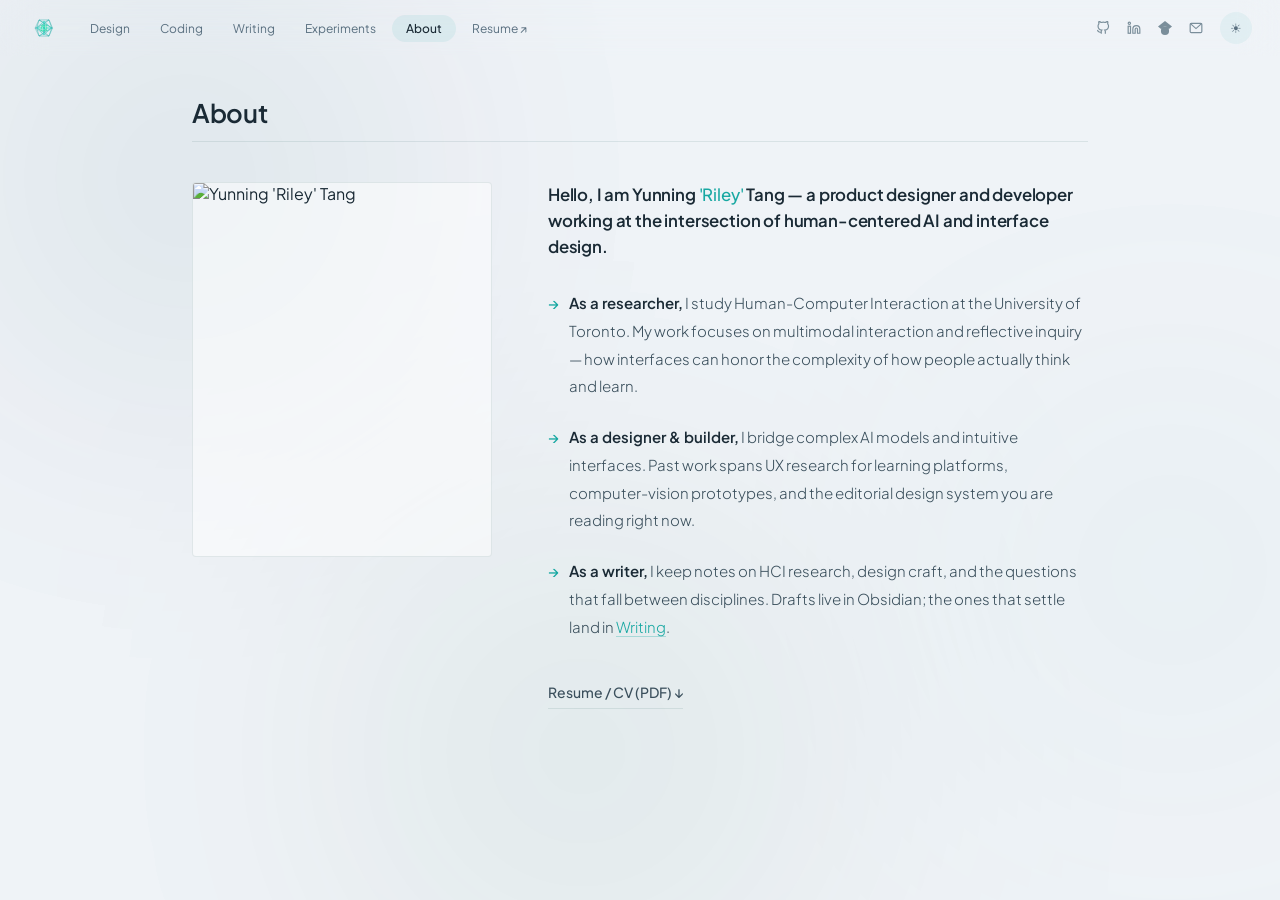
==== about.html @ 40461048 "Restructure hero, add About page, wire nav Homepage hero: two-column layout with tagline (larger, le" ====
<!DOCTYPE html>
<html lang="en" data-theme="light">
<head>
<meta charset="UTF-8">
<meta name="viewport" content="width=device-width, initial-scale=1.0">
<title>About · Yunning (Riley) Tang</title>
<link rel="icon" type="image/svg+xml" href="assets/favicon.svg">
<link rel="preconnect" href="https://fonts.googleapis.com">
<link href="https://fonts.googleapis.com/css2?family=Plus+Jakarta+Sans:wght@300;400;500;600;700&display=swap" rel="stylesheet">
<style>
*,*::before,*::after{margin:0;padding:0;box-sizing:border-box}
html[data-theme="dark"]{--bg:#050b10;--text:#d8e6ed;--text-2:#8faab8;--text-3:#506a78;--text-4:#2e4450;--glass:rgba(10,28,40,0.5);--glass-b:rgba(56,216,200,0.07);--glass-bh:rgba(56,216,200,0.16);--card-bg:rgba(10,28,40,0.45);--tag-bg:rgba(5,11,16,0.4)}
html[data-theme="light"]{--bg:#f0f4f7;--text:#1a2a35;--text-2:#3a4f5c;--text-3:#5a7080;--text-4:#7a8e9a;--glass:rgba(255,255,255,0.55);--glass-b:rgba(20,80,80,0.1);--glass-bh:rgba(20,80,80,0.2);--card-bg:rgba(255,255,255,0.5);--tag-bg:rgba(255,255,255,0.6)}
:root{--teal:#18a8a2;--green:#18e0a0;--cyan:#38d8c8;--blue:#2878e8;--font:'Plus Jakarta Sans',-apple-system,BlinkMacSystemFont,'Segoe UI',sans-serif}
html{scroll-behavior:smooth}
body{font-family:var(--font);background:var(--bg);color:var(--text);overflow-x:hidden;-webkit-font-smoothing:antialiased;transition:background .5s,color .5s;scrollbar-width:thin;scrollbar-color:rgba(128,128,128,.2) transparent}
body::-webkit-scrollbar{width:6px}body::-webkit-scrollbar-track{background:transparent}body::-webkit-scrollbar-thumb{background:rgba(128,128,128,.2);border-radius:3px}
a{text-decoration:none;color:inherit}a,button{cursor:pointer}
#rippleCanvas{position:fixed;inset:0;z-index:0;pointer-events:none}
.ocean{position:fixed;inset:0;z-index:0;overflow:hidden;pointer-events:none;transition:opacity .5s}
html[data-theme="light"] .ocean{opacity:.3}
.ocean .b{position:absolute;border-radius:50%;filter:blur(140px)}
.b1{width:500px;height:500px;background:radial-gradient(circle,rgba(8,56,92,.7),transparent 70%);top:-8%;left:-5%;animation:d1 28s ease-in-out infinite}
.b2{width:420px;height:420px;background:radial-gradient(circle,rgba(24,168,162,.45),transparent 70%);top:40%;right:-8%;animation:d2 33s ease-in-out infinite}
.b3{width:550px;height:550px;background:radial-gradient(circle,rgba(6,72,56,.55),transparent 70%);bottom:-14%;left:24%;animation:d3 37s ease-in-out infinite}
@keyframes d1{0%,100%{transform:translate(0,0) scale(1)}33%{transform:translate(50px,80px) scale(1.06)}66%{transform:translate(20px,120px) scale(.95)}}
@keyframes d2{0%,100%{transform:translate(0,0) scale(1)}33%{transform:translate(-60px,30px) scale(1.05)}66%{transform:translate(-80px,-40px) scale(1.08)}}
@keyframes d3{0%,100%{transform:translate(0,0) scale(1)}50%{transform:translate(50px,-60px) scale(1.05)}}

.topbar{position:fixed;top:0;left:0;right:0;height:56px;z-index:50;display:flex;align-items:center;justify-content:space-between;padding:0 28px;backdrop-filter:blur(20px) saturate(1.1);-webkit-backdrop-filter:blur(20px) saturate(1.1);background:transparent}
.topbar-left{display:flex;align-items:center;gap:16px}
.topbar-logo{width:32px;height:32px;display:flex;align-items:center;justify-content:center;text-decoration:none;flex-shrink:0;transition:transform .35s cubic-bezier(.23,1,.32,1)}
.topbar-logo:hover{transform:scale(1.12)}
.topbar-logo canvas{display:block}
.topbar-nav{display:flex;align-items:center;gap:2px}
.topbar-nav a{font-size:.75rem;font-weight:400;color:var(--text-3);text-decoration:none;padding:6px 14px;border-radius:20px;transition:all .35s cubic-bezier(.23,1,.32,1);white-space:nowrap}
.topbar-nav a:hover{color:var(--text);background:rgba(24,168,162,.06)}
.topbar-nav a.active{color:var(--text);font-weight:500;background:rgba(24,168,162,.08)}
.topbar-right{display:flex;align-items:center;gap:10px}
.topbar-right .socials{display:flex;gap:3px}
.topbar-right .socials a{width:28px;height:28px;border-radius:6px;display:flex;align-items:center;justify-content:center;color:var(--text-4);text-decoration:none;transition:all .3s}
.topbar-right .socials a:hover{color:var(--teal);background:rgba(24,168,162,.06)}
.topbar-right .socials a svg{width:14px;height:14px}
.theme-glass{width:32px;height:32px;border-radius:50%;border:none;background:rgba(24,168,162,.06);color:var(--text-3);display:flex;align-items:center;justify-content:center;font-size:.8rem;transition:all .35s cubic-bezier(.23,1,.32,1);overflow:hidden;position:relative}
.theme-glass:hover{transform:scale(1.08);color:var(--teal);background:rgba(24,168,162,.1)}
.theme-glass .im,.theme-glass .is{position:absolute;transition:all .4s cubic-bezier(.23,1,.32,1)}
html[data-theme="dark"] .theme-glass .is{opacity:0;transform:rotate(90deg) scale(.4)}
html[data-theme="dark"] .theme-glass .im{opacity:1;transform:rotate(0) scale(1)}
html[data-theme="light"] .theme-glass .is{opacity:1;transform:rotate(0) scale(1)}
html[data-theme="light"] .theme-glass .im{opacity:0;transform:rotate(-90deg) scale(.4)}

.hamburger{display:none;width:36px;height:36px;border:none;background:none;color:var(--text-2);flex-direction:column;align-items:center;justify-content:center;gap:5px;border-radius:50%;transition:all .3s}
.hamburger:hover{color:var(--text)}
.hamburger span{display:block;width:18px;height:1.5px;background:currentColor;border-radius:1px;transition:all .3s}
.mobile-menu{display:none;position:fixed;top:56px;left:0;right:0;z-index:49;padding:12px 20px 16px;backdrop-filter:blur(24px) saturate(1.1);-webkit-backdrop-filter:blur(24px) saturate(1.1);background:var(--glass);border-bottom:1px solid var(--glass-b);transform:translateY(-100%);opacity:0;transition:transform .3s cubic-bezier(.23,1,.32,1),opacity .3s}
.mobile-menu.open{transform:translateY(0);opacity:1}
.mobile-menu a{display:block;font-size:.8125rem;color:var(--text-2);text-decoration:none;padding:10px 12px;border-radius:10px;transition:all .25s}
.mobile-menu a:hover,.mobile-menu a.active{color:var(--text);background:rgba(24,168,162,.06)}
.mobile-menu .mob-socials{display:flex;gap:6px;padding:10px 12px 0;border-top:1px solid var(--glass-b);margin-top:8px}
.mobile-menu .mob-socials a{display:flex;width:28px;height:28px;padding:0;align-items:center;justify-content:center;border-radius:6px}
.mobile-menu .mob-socials a svg{width:14px;height:14px}

.content{position:relative;z-index:1;max-width:960px;margin:0 auto;padding:80px 32px 0}

.page-header{display:flex;justify-content:space-between;align-items:baseline;padding-bottom:12px;border-bottom:1px solid var(--glass-b);margin-bottom:40px;padding-top:16px}
.page-header h1{font-size:clamp(1.2rem,2vw,1.6rem);font-weight:600;letter-spacing:-.01em}

.about-layout{display:grid;grid-template-columns:300px 1fr;gap:56px;align-items:start}
.portrait{width:100%;aspect-ratio:4/5;overflow:hidden;border-radius:4px;border:1px solid var(--glass-b);background:var(--card-bg)}
.portrait img{width:100%;height:100%;object-fit:cover;display:block}

.bio{font-size:.9375rem;line-height:1.85;color:var(--text-2);font-weight:300}
.bio .hello{font-size:1.05rem;color:var(--text);font-weight:600;margin-bottom:28px;line-height:1.55;letter-spacing:-.01em}
.bio .hello em{font-style:normal;color:var(--teal);font-weight:500}
.bio .pt{display:flex;gap:10px;margin-bottom:22px;align-items:baseline}
.bio .pt .arrow{flex-shrink:0;color:var(--teal);font-weight:500;margin-top:1px}
.bio .pt .txt strong{color:var(--text);font-weight:600}
.bio .pt .txt a{color:var(--teal);border-bottom:1px solid rgba(24,168,162,.3);transition:border-color .2s}
.bio .pt .txt a:hover{border-bottom-color:var(--teal)}

.resume-link{display:inline-flex;align-items:center;gap:8px;margin-top:18px;font-size:.875rem;font-weight:500;color:var(--text-2);border-bottom:1px solid var(--glass-b);padding-bottom:2px;transition:all .3s}
.resume-link:hover{color:var(--teal);border-bottom-color:var(--teal)}

.fi{opacity:0;transform:translateY(20px);transition:opacity .55s,transform .55s}.fi.vis{opacity:1;transform:translateY(0)}

@media(max-width:760px){
  .topbar-nav,.topbar-right .socials{display:none}
  .hamburger{display:flex}
  .mobile-menu{display:block}
  .content{padding:72px 16px 0}
  .about-layout{grid-template-columns:1fr;gap:28px}
  .portrait{max-width:240px}
}
</style>
</head>
<body>
<canvas id="rippleCanvas"></canvas>
<div class="ocean"><div class="b b1"></div><div class="b b2"></div><div class="b b3"></div></div>

<header class="topbar">
  <div class="topbar-left">
    <button class="hamburger" id="menuBtn" aria-label="Menu"><span></span><span></span><span></span></button>
    <a href="index.html" class="topbar-logo" aria-label="Home"><canvas></canvas></a>
    <nav class="topbar-nav">
      <a href="design.html">Design</a>
      <a href="coding.html">Coding</a>
      <a href="writing.html">Writing</a>
      <a href="index.html#experiments">Experiments</a>
      <a href="about.html" class="active">About</a>
      <a href="assets/resume.pdf" target="_blank" rel="noopener noreferrer">Resume ↗</a>
    </nav>
  </div>
  <div class="topbar-right">
    <div class="socials">
      <a href="https://github.com/yunningtang" title="GitHub"><svg viewBox="0 0 24 24" fill="none" stroke="currentColor" stroke-width="2"><path d="M9 19c-5 1.5-5-2.5-7-3m14 6v-3.87a3.37 3.37 0 0 0-.94-2.61c3.14-.35 6.44-1.54 6.44-7A5.44 5.44 0 0 0 20 4.77 5.07 5.07 0 0 0 19.91 1S18.73.65 16 2.48a13.38 13.38 0 0 0-7 0C6.27.65 5.09 1 5.09 1A5.07 5.07 0 0 0 5 4.77a5.44 5.44 0 0 0-1.5 3.78c0 5.42 3.3 6.61 6.44 7A3.37 3.37 0 0 0 9 18.13V22"/></svg></a>
      <a href="#" title="LinkedIn"><svg viewBox="0 0 24 24" fill="none" stroke="currentColor" stroke-width="2"><path d="M16 8a6 6 0 0 1 6 6v7h-4v-7a2 2 0 0 0-4 0v7h-4v-7a6 6 0 0 1 6-6z"/><rect x="2" y="9" width="4" height="12"/><circle cx="4" cy="4" r="2"/></svg></a>
      <a href="#" title="Google Scholar"><svg viewBox="0 0 24 24" fill="currentColor" stroke="none"><path d="M5.242 13.769L0 9.5 12 0l12 9.5-5.242 4.269C17.548 11.249 14.978 9.5 12 9.5c-2.977 0-5.548 1.748-6.758 4.269zM12 10a7 7 0 1 0 0 14 7 7 0 0 0 0-14z"/></svg></a>
      <a href="mailto:tangyunning27@gmail.com" title="Email"><svg viewBox="0 0 24 24" fill="none" stroke="currentColor" stroke-width="2"><rect x="2" y="4" width="20" height="16" rx="2"/><polyline points="22,4 12,13 2,4"/></svg></a>
    </div>
    <button class="theme-glass" id="themeBtn"><span class="im">☾</span><span class="is">☀</span></button>
  </div>
</header>

<div class="mobile-menu" id="mobileMenu">
  <a href="design.html">Design Projects</a>
  <a href="coding.html">Coding Projects</a>
  <a href="writing.html">Writing</a>
  <a href="index.html#experiments">Experiments / Arts</a>
  <a href="about.html" class="active">About</a>
  <a href="assets/resume.pdf" target="_blank" rel="noopener noreferrer">Resume / CV ↗</a>
  <div class="mob-socials">
    <a href="https://github.com/yunningtang" title="GitHub"><svg viewBox="0 0 24 24" fill="none" stroke="currentColor" stroke-width="2"><path d="M9 19c-5 1.5-5-2.5-7-3m14 6v-3.87a3.37 3.37 0 0 0-.94-2.61c3.14-.35 6.44-1.54 6.44-7A5.44 5.44 0 0 0 20 4.77 5.07 5.07 0 0 0 19.91 1S18.73.65 16 2.48a13.38 13.38 0 0 0-7 0C6.27.65 5.09 1 5.09 1A5.07 5.07 0 0 0 5 4.77a5.44 5.44 0 0 0-1.5 3.78c0 5.42 3.3 6.61 6.44 7A3.37 3.37 0 0 0 9 18.13V22"/></svg></a>
    <a href="#" title="LinkedIn"><svg viewBox="0 0 24 24" fill="none" stroke="currentColor" stroke-width="2"><path d="M16 8a6 6 0 0 1 6 6v7h-4v-7a2 2 0 0 0-4 0v7h-4v-7a6 6 0 0 1 6-6z"/><rect x="2" y="9" width="4" height="12"/><circle cx="4" cy="4" r="2"/></svg></a>
    <a href="#" title="Google Scholar"><svg viewBox="0 0 24 24" fill="currentColor" stroke="none"><path d="M5.242 13.769L0 9.5 12 0l12 9.5-5.242 4.269C17.548 11.249 14.978 9.5 12 9.5c-2.977 0-5.548 1.748-6.758 4.269zM12 10a7 7 0 1 0 0 14 7 7 0 0 0 0-14z"/></svg></a>
    <a href="mailto:tangyunning27@gmail.com" title="Email"><svg viewBox="0 0 24 24" fill="none" stroke="currentColor" stroke-width="2"><rect x="2" y="4" width="20" height="16" rx="2"/><polyline points="22,4 12,13 2,4"/></svg></a>
  </div>
</div>

<main class="content">
  <div class="page-header fi">
    <h1>About</h1>
  </div>

  <div class="about-layout fi">
    <div class="portrait">
      <img src="https://avatars.githubusercontent.com/u/101422129?v=4" alt="Yunning 'Riley' Tang">
    </div>

    <div class="bio">
      <p class="hello">Hello, I am Yunning <em>'Riley'</em> Tang — a product designer and developer working at the intersection of human-centered AI and interface design.</p>

      <div class="pt">
        <span class="arrow">→</span>
        <div class="txt"><strong>As a researcher,</strong> I study Human-Computer Interaction at the University of Toronto. My work focuses on multimodal interaction and reflective inquiry — how interfaces can honor the complexity of how people actually think and learn.</div>
      </div>

      <div class="pt">
        <span class="arrow">→</span>
        <div class="txt"><strong>As a designer &amp; builder,</strong> I bridge complex AI models and intuitive interfaces. Past work spans UX research for learning platforms, computer-vision prototypes, and the editorial design system you are reading right now.</div>
      </div>

      <div class="pt">
        <span class="arrow">→</span>
        <div class="txt"><strong>As a writer,</strong> I keep notes on HCI research, design craft, and the questions that fall between disciplines. Drafts live in Obsidian; the ones that settle land in <a href="writing.html">Writing</a>.</div>
      </div>

      <a href="assets/resume.pdf" target="_blank" rel="noopener noreferrer" class="resume-link">Resume / CV (PDF) ↓</a>
    </div>
  </div>

  <div style="height:80px"></div>
</main>

<script>
const html=document.documentElement;
document.getElementById('themeBtn').addEventListener('click',()=>{const n=html.dataset.theme==='dark'?'light':'dark';html.dataset.theme=n;try{localStorage.setItem('theme',n)}catch(e){}});
try{const s=localStorage.getItem('theme');if(s)html.dataset.theme=s}catch(e){}
document.getElementById('menuBtn').addEventListener('click',()=>{document.getElementById('mobileMenu').classList.toggle('open')});

// Topbar logo (nested sacred geometry, mirrors hero)
!function(){const cv=document.querySelector('.topbar-logo canvas');if(!cv)return;
const ct=cv.getContext('2d'),SZ=32,DPR=Math.min(devicePixelRatio,2);
cv.width=SZ*DPR;cv.height=SZ*DPR;cv.style.width=SZ+'px';cv.style.height=SZ+'px';ct.scale(DPR,DPR);
const PH=(1+Math.sqrt(5))/2,NI=1/Math.sqrt(PH+2),NT=1/Math.sqrt(3);
const VI=[[0,1,PH],[0,-1,PH],[0,1,-PH],[0,-1,-PH],[1,PH,0],[-1,PH,0],[1,-PH,0],[-1,-PH,0],[PH,0,1],[-PH,0,1],[PH,0,-1],[-PH,0,-1]].map(v=>v.map(a=>a*NI));
const EI=[[0,1],[0,4],[0,5],[0,8],[0,9],[1,6],[1,7],[1,8],[1,9],[2,3],[2,4],[2,5],[2,10],[2,11],[3,6],[3,7],[3,10],[3,11],[4,5],[4,8],[4,10],[5,9],[5,11],[6,7],[6,8],[6,10],[7,9],[7,11],[8,10],[9,11]];
const VO=[[1,0,0],[-1,0,0],[0,1,0],[0,-1,0],[0,0,1],[0,0,-1]];
const EO=[[0,2],[0,3],[0,4],[0,5],[1,2],[1,3],[1,4],[1,5],[2,4],[2,5],[3,4],[3,5]];
const VT=[[1,1,1],[1,-1,-1],[-1,1,-1],[-1,-1,1]].map(v=>v.map(a=>a*NT));
const ET=[[0,1],[0,2],[0,3],[1,2],[1,3],[2,3]];
const CX=SZ/2,CY=SZ/2;
function dr(V,E,r,ly,lz,rgb,op,pY,pX){const c1=Math.cos(ly),s1=Math.sin(ly),c2=Math.cos(lz),s2=Math.sin(lz),cY=Math.cos(pY),sY=Math.sin(pY),cX=Math.cos(pX),sX=Math.sin(pX);
const P=V.map(([a,b,c])=>{const a1=a*c1+c*s1,c3=-a*s1+c*c1,a2=a1*c2-b*s2,b1=a1*s2+b*c2,x1=a2*cY+c3*sY,z1=-a2*sY+c3*cY,y2=b1*cX-z1*sX,z2=b1*sX+z1*cX,p=1/(1+z2*.15);return[CX+x1*r*p,CY+y2*r*p,z2]});
const es=E.map(([a,b])=>({a,b,z:(P[a][2]+P[b][2])/2}));es.sort((a,b)=>a.z-b.z);
es.forEach(({a,b,z})=>{const d=(z+1)/2;ct.strokeStyle=`rgba(${rgb},${Math.min(1,op*(.35+d*.85))})`;ct.lineWidth=1;ct.beginPath();ct.moveTo(P[a][0],P[a][1]);ct.lineTo(P[b][0],P[b][1]);ct.stroke()})}
let t=0;function lp(){requestAnimationFrame(lp);t+=.006;ct.clearRect(0,0,SZ,SZ);const dk=html.dataset.theme==='dark',B=SZ*.22;
dr(VI,EI,B*1.35,0,0,'24,168,162',dk?.45:.5,t,t*.4);
dr(VO,EO,B*1.0,-t*.5,t*.3,'56,216,200',dk?.6:.62,t,t*.4);
dr(VT,ET,B*.65,t*.8,t*.4,'24,224,160',dk?.75:.78,t,t*.4)}lp()}();

// Ripple
!function(){const rc=document.getElementById('rippleCanvas'),rx=rc.getContext('2d');let W,H,b1,b2,img;
function init(){W=Math.floor(innerWidth/4);H=Math.floor(innerHeight/4);rc.width=innerWidth;rc.height=innerHeight;b1=new Int16Array(W*H);b2=new Int16Array(W*H);img=rx.createImageData(W,H)}
init();addEventListener('resize',init);
function drop(cx,cy,r,s){cx=Math.floor(cx/4);cy=Math.floor(cy/4);for(let y=cy-r;y<cy+r;y++)for(let x=cx-r;x<cx+r;x++)if(x>=0&&x<W&&y>=0&&y<H&&(x-cx)*(x-cx)+(y-cy)*(y-cy)<r*r)b1[y*W+x]+=s}
let lt=0;document.addEventListener('mousemove',e=>{const n=Date.now();if(n-lt>60){drop(e.clientX,e.clientY,3,100);lt=n}},true);
addEventListener('click',e=>drop(e.clientX,e.clientY,6,400));
setInterval(()=>drop(Math.random()*W*4,Math.random()*H*4,2+Math.random()*3,60+Math.random()*80),2500);
function step(){requestAnimationFrame(step);const dk=html.dataset.theme==='dark';const bR=dk?5:240,bG=dk?11:244,bB=dk?16:247;
for(let i=W+1;i<W*(H-1)-1;i++){b2[i]=((b1[i-1]+b1[i+1]+b1[i-W]+b1[i+W])>>1)-b2[i];b2[i]-=b2[i]>>5}
const d=img.data;for(let i=0;i<W*H;i++){const v=b2[i],sh=Math.max(-30,Math.min(30,v>>3));d[i*4]=Math.min(255,Math.max(0,bR+sh+(dk&&v>12?v>>4:0)));d[i*4+1]=Math.min(255,Math.max(0,bG+sh+(dk&&v>12?v>>3:0)));d[i*4+2]=Math.min(255,Math.max(0,bB+sh+(dk&&v>12?v>>3:0)+(dk&&v>20?4:0)));d[i*4+3]=dk?22:14}
rx.putImageData(img,0,0);rx.save();rx.globalCompositeOperation='copy';rx.drawImage(rc,0,0,W,H,0,0,rc.width,rc.height);rx.restore();
const t=b1;b1=b2;b2=t}step()}();

const obs=new IntersectionObserver(en=>{en.forEach(e=>{if(e.isIntersecting){setTimeout(()=>e.target.classList.add('vis'),+(e.target.dataset.delay||0));obs.unobserve(e.target)}})},{threshold:.08});
document.querySelectorAll('.fi').forEach(el=>obs.observe(el));
</script>
</body>
</html>
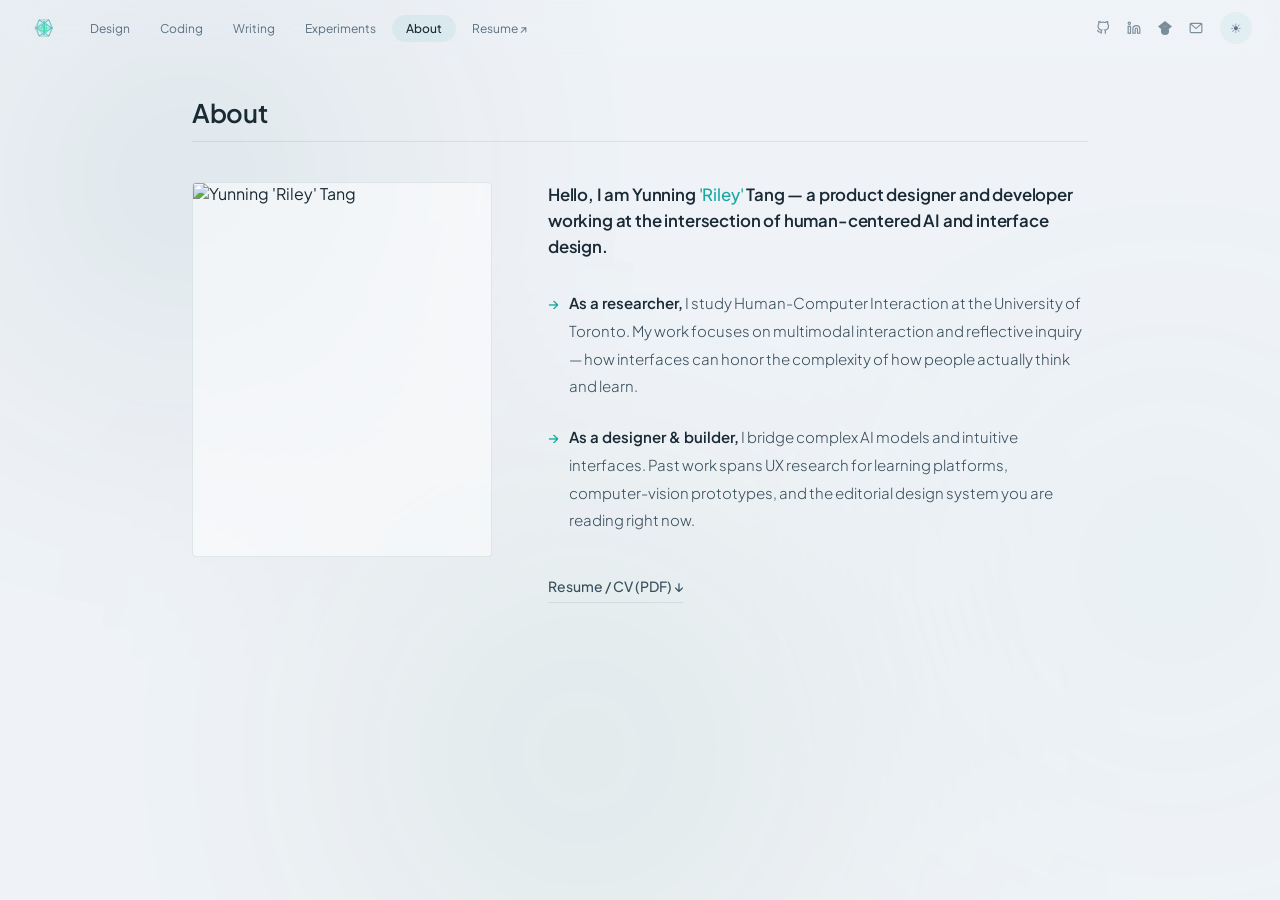
==== commit df47c9fb: "Tighten hero typography, drop About redirect in sub-copy Tagline cap lowered (1.9rem → 1.4rem) and s" ====
--- a/about.html
+++ b/about.html
@@ -159,11 +159,6 @@
         <div class="txt"><strong>As a designer &amp; builder,</strong> I bridge complex AI models and intuitive interfaces. Past work spans UX research for learning platforms, computer-vision prototypes, and the editorial design system you are reading right now.</div>
       </div>
 
-      <div class="pt">
-        <span class="arrow">→</span>
-        <div class="txt"><strong>As a writer,</strong> I keep notes on HCI research, design craft, and the questions that fall between disciplines. Drafts live in Obsidian; the ones that settle land in <a href="writing.html">Writing</a>.</div>
-      </div>
-
       <a href="assets/resume.pdf" target="_blank" rel="noopener noreferrer" class="resume-link">Resume / CV (PDF) ↓</a>
     </div>
   </div>
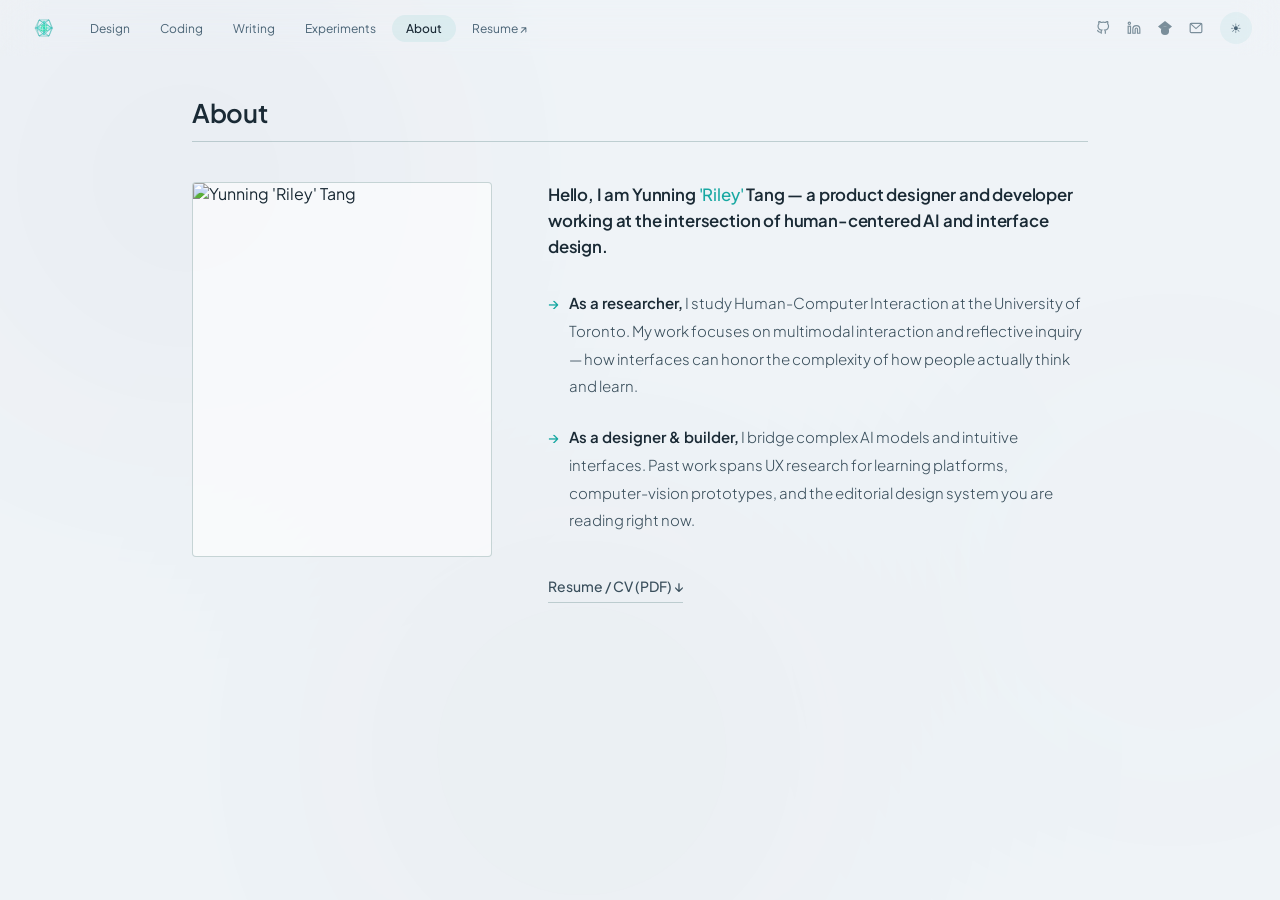
==== commit 0152809b: "Rework theme palette for clarity in both modes Light mode: dim ambient blobs (ocean .3 → .12), deepe" ====
--- a/about.html
+++ b/about.html
@@ -9,8 +9,8 @@
 <link href="https://fonts.googleapis.com/css2?family=Plus+Jakarta+Sans:wght@300;400;500;600;700&display=swap" rel="stylesheet">
 <style>
 *,*::before,*::after{margin:0;padding:0;box-sizing:border-box}
-html[data-theme="dark"]{--bg:#050b10;--text:#d8e6ed;--text-2:#8faab8;--text-3:#506a78;--text-4:#2e4450;--glass:rgba(10,28,40,0.5);--glass-b:rgba(56,216,200,0.07);--glass-bh:rgba(56,216,200,0.16);--card-bg:rgba(10,28,40,0.45);--tag-bg:rgba(5,11,16,0.4)}
-html[data-theme="light"]{--bg:#f0f4f7;--text:#1a2a35;--text-2:#3a4f5c;--text-3:#5a7080;--text-4:#7a8e9a;--glass:rgba(255,255,255,0.55);--glass-b:rgba(20,80,80,0.1);--glass-bh:rgba(20,80,80,0.2);--card-bg:rgba(255,255,255,0.5);--tag-bg:rgba(255,255,255,0.6)}
+html[data-theme="dark"]{--bg:#12141a;--text:#d8e6ed;--text-2:#8faab8;--text-3:#6a7e8c;--text-4:#3a4650;--glass:rgba(26,30,36,0.6);--glass-b:rgba(60,68,78,0.7);--glass-bh:rgba(100,112,128,0.6);--card-bg:rgba(26,29,34,0.72);--tag-bg:rgba(16,18,24,0.5);--teal:#5fd4b0}
+html[data-theme="light"]{--bg:#f0f4f7;--text:#1a2a35;--text-2:#3a4f5c;--text-3:#4a6476;--text-4:#7a8e9a;--glass:rgba(255,255,255,0.55);--glass-b:rgba(20,80,80,0.22);--glass-bh:rgba(20,80,80,0.38);--card-bg:rgba(255,255,255,0.6);--tag-bg:rgba(255,255,255,0.6)}
 :root{--teal:#18a8a2;--green:#18e0a0;--cyan:#38d8c8;--blue:#2878e8;--font:'Plus Jakarta Sans',-apple-system,BlinkMacSystemFont,'Segoe UI',sans-serif}
 html{scroll-behavior:smooth}
 body{font-family:var(--font);background:var(--bg);color:var(--text);overflow-x:hidden;-webkit-font-smoothing:antialiased;transition:background .5s,color .5s;scrollbar-width:thin;scrollbar-color:rgba(128,128,128,.2) transparent}
@@ -18,7 +18,8 @@
 a{text-decoration:none;color:inherit}a,button{cursor:pointer}
 #rippleCanvas{position:fixed;inset:0;z-index:0;pointer-events:none}
 .ocean{position:fixed;inset:0;z-index:0;overflow:hidden;pointer-events:none;transition:opacity .5s}
-html[data-theme="light"] .ocean{opacity:.3}
+html[data-theme="light"] .ocean{opacity:.12}
+html[data-theme="dark"] .ocean{opacity:.18}
 .ocean .b{position:absolute;border-radius:50%;filter:blur(140px)}
 .b1{width:500px;height:500px;background:radial-gradient(circle,rgba(8,56,92,.7),transparent 70%);top:-8%;left:-5%;animation:d1 28s ease-in-out infinite}
 .b2{width:420px;height:420px;background:radial-gradient(circle,rgba(24,168,162,.45),transparent 70%);top:40%;right:-8%;animation:d2 33s ease-in-out infinite}
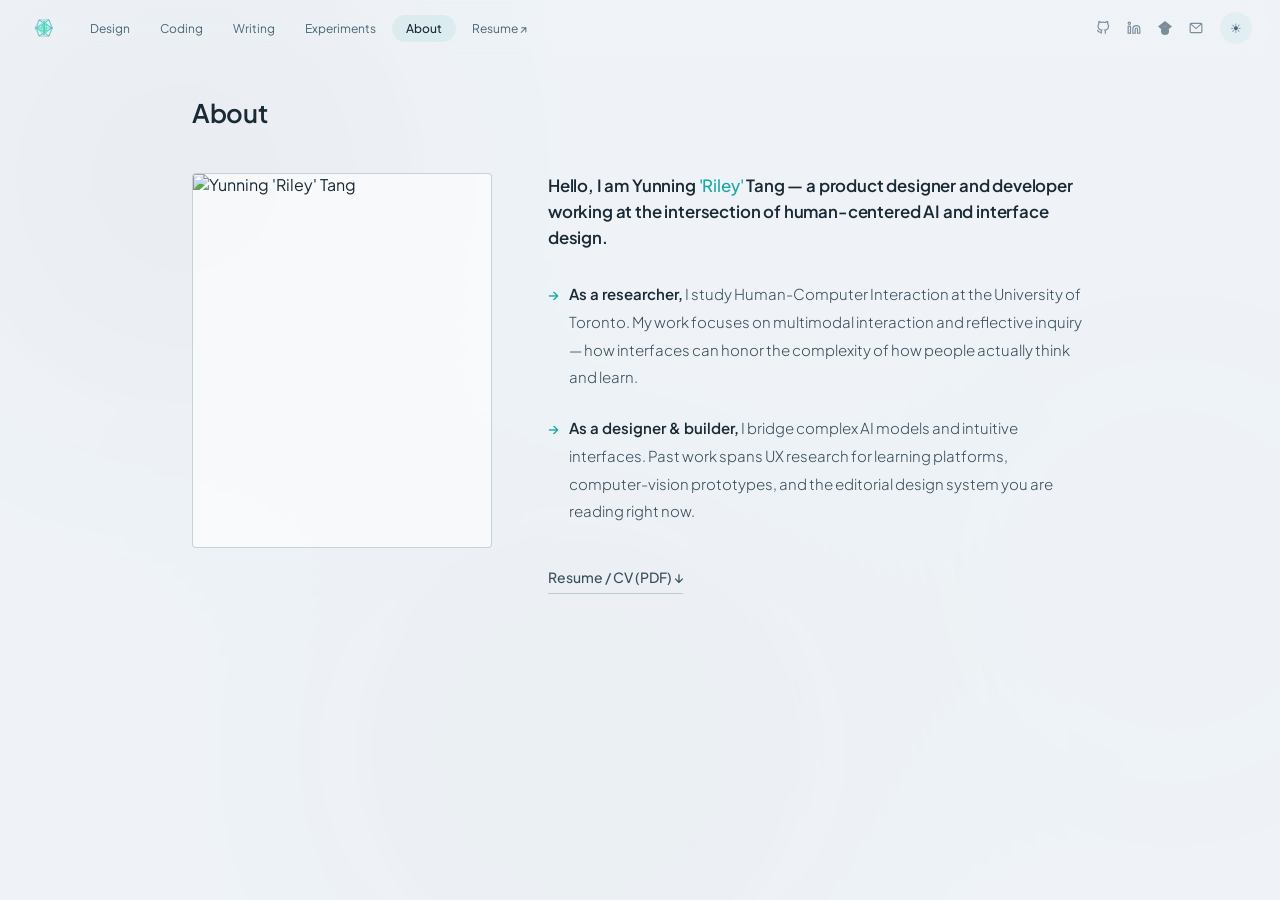
==== commit 2811f8ae: "Drop page-header underline on subsection pages Matches homepage treatment — remove the border-bottom" ====
--- a/about.html
+++ b/about.html
@@ -63,7 +63,7 @@
 
 .content{position:relative;z-index:1;max-width:960px;margin:0 auto;padding:80px 32px 0}
 
-.page-header{display:flex;justify-content:space-between;align-items:baseline;padding-bottom:12px;border-bottom:1px solid var(--glass-b);margin-bottom:40px;padding-top:16px}
+.page-header{display:flex;justify-content:space-between;align-items:baseline;margin-bottom:44px;padding-top:16px}
 .page-header h1{font-size:clamp(1.2rem,2vw,1.6rem);font-weight:600;letter-spacing:-.01em}
 
 .about-layout{display:grid;grid-template-columns:300px 1fr;gap:56px;align-items:start}
